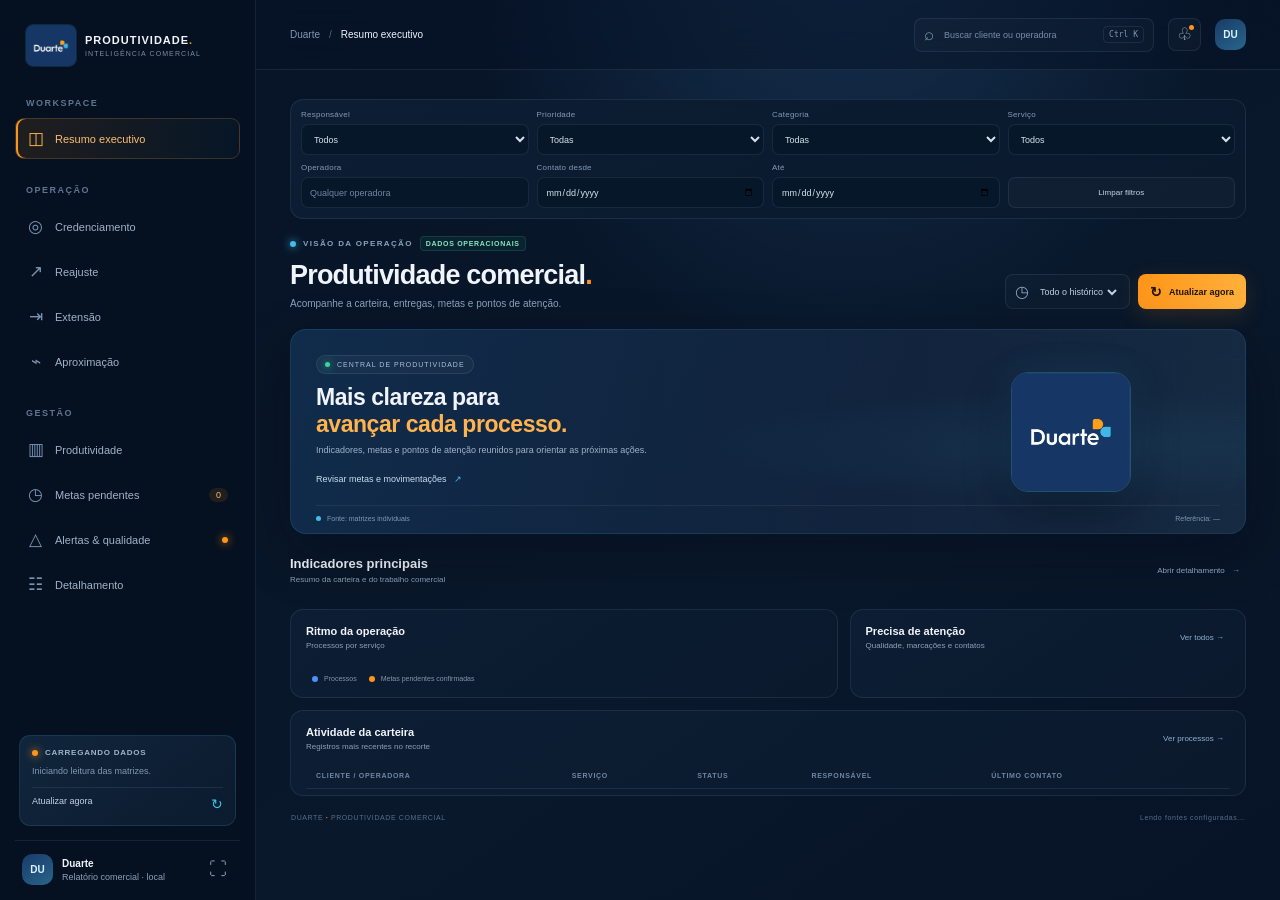
==== index.html @ f0a0cc1a "atualização geral" ====
<!doctype html>
<html lang="pt-BR">
<head>
  <meta charset="utf-8"><meta name="viewport" content="width=device-width,initial-scale=1">
  <meta name="theme-color" content="#071326"><meta name="description" content="Painel local de produtividade comercial Duarte">
  <title>Duarte · Produtividade Comercial</title><link rel="stylesheet" href="assets/styles.css"><link rel="stylesheet" href="assets/app.css">
</head>
<body>
<div class="app-shell">
  <aside class="sidebar" id="sidebar">
    <a class="brand" href="#resumo" aria-label="Duarte, início"><img class="brand-logo" src="assets/brand-logo.png" alt="Duarte"><span><strong>PRODUTIVIDADE<span>.</span></strong><small>INTELIGÊNCIA COMERCIAL</small></span></a>
    <div class="side-caption">WORKSPACE</div>
    <nav class="nav-list" aria-label="Navegação principal">
      <button class="nav-item active" data-view="resumo"><span class="nav-icon">◫</span>Resumo executivo</button>
      <div class="nav-caption">OPERAÇÃO</div>
      <button class="nav-item" data-view="credenciamento"><span class="nav-icon">◎</span>Credenciamento</button>
      <button class="nav-item" data-view="reajuste"><span class="nav-icon">↗</span>Reajuste</button>
      <button class="nav-item" data-view="extensao"><span class="nav-icon">⇥</span>Extensão</button>
      <button class="nav-item" data-view="aproximacao"><span class="nav-icon">⌁</span>Aproximação</button>
      <div class="nav-caption">GESTÃO</div>
      <button class="nav-item" data-view="produtividade"><span class="nav-icon">▥</span>Produtividade</button>
      <button class="nav-item" data-view="pendentes"><span class="nav-icon">◷</span>Metas pendentes <span class="nav-count" id="pendingNav">0</span></button>
      <button class="nav-item" data-view="alertas"><span class="nav-icon">△</span>Alertas &amp; qualidade <span class="nav-dot"></span></button>
      <button class="nav-item" data-view="processos"><span class="nav-icon">☷</span>Detalhamento</button>
    </nav>
    <div class="sidebar-bottom">
      <div class="source-card"><div class="source-card-top"><span class="status-lamp" id="connectionLamp"></span><span id="sourceMode">CARREGANDO DADOS</span></div><p id="sourceUpdated">Iniciando leitura das matrizes.</p><button class="source-action" data-action="refresh">Atualizar agora <span>↻</span></button></div>
      <div class="profile"><div class="profile-avatar">DU</div><div><b>Duarte</b><small>Relatório comercial · local</small></div><button class="profile-more" id="fullscreen" title="Tela cheia">⛶</button></div>
    </div>
  </aside>
  <main class="main-area">
    <header class="topbar"><div class="top-left"><button id="menuToggle" class="icon-button menu-toggle" aria-label="Abrir menu">☰</button><div class="breadcrumbs"><span>Duarte</span><i>/</i><b id="crumb">Resumo executivo</b></div></div>
      <div class="top-right"><label class="global-search"><span>⌕</span><input id="globalSearch" placeholder="Buscar cliente ou operadora" autocomplete="off"><kbd>Ctrl K</kbd></label><button class="icon-button notification" id="alertsButton" title="Alertas">♧<i></i></button><div class="top-avatar">DU</div></div>
    </header>
    <div class="content-wrap">
      <div class="global-filterbar panel" id="globalFilters">
        <label>Responsável<select id="filterOwner"><option value="">Todos</option></select></label>
        <label>Prioridade<select id="filterPriority"><option value="">Todas</option></select></label>
        <label>Categoria<select id="filterCategory"><option value="">Todas</option></select></label>
        <label>Serviço<select id="filterService"><option value="">Todos</option></select></label>
        <label>Operadora<input id="filterOperator" placeholder="Qualquer operadora"></label>
        <label>Contato desde<input id="filterFrom" type="date"></label>
        <label>Até<input id="filterTo" type="date"></label>
        <button class="outline-button" id="clearFilters">Limpar filtros</button>
      </div>
      <div class="view-panel active" id="view-resumo">
        <div class="page-heading"><div><div class="eyebrow"><span class="pulse-dot"></span> VISÃO DA OPERAÇÃO <span class="demo-chip live-chip">DADOS OPERACIONAIS</span></div><h1>Produtividade comercial<span class="orange">.</span></h1><p>Acompanhe a carteira, entregas, metas e pontos de atenção.</p></div><div class="heading-actions"><label class="date-control"><span>◷</span><select id="periodFilter" aria-label="Período"><option value="all">Todo o histórico</option><option value="30">Últimos 30 dias</option><option value="7">Últimos 7 dias</option><option value="90">Últimos 90 dias</option></select></label><button class="button button-primary" data-action="refresh"><span>↻</span> Atualizar agora</button></div></div>
        <section class="hero-banner"><div class="hero-grid"></div><div class="hero-copy"><span class="hero-label"><i></i> CENTRAL DE PRODUTIVIDADE</span><h2>Mais clareza para<br><span>avançar cada processo.</span></h2><p>Indicadores, metas e pontos de atenção reunidos para orientar as próximas ações.</p><button class="hero-link" data-view="pendentes">Revisar metas e movimentações <span>↗</span></button></div><div class="hero-art"><img src="assets/brand-logo.png" alt="Duarte"></div><div class="hero-foot"><span><i></i> Fonte: matrizes individuais</span><span id="referenceDate">Referência: —</span></div></section>
        <div class="section-head"><div><h2>Indicadores principais</h2><p id="summaryCaption">Resumo da carteira e do trabalho comercial</p></div><button class="quiet-link" data-view="processos">Abrir detalhamento <span>→</span></button></div>
        <section class="kpi-grid" id="kpiGrid"></section>
        <section class="overview-grid"><article class="panel trend-panel"><div class="panel-heading"><div><h3>Ritmo da operação</h3><p>Processos por serviço</p></div></div><div class="service-bars" id="serviceBars"></div><div class="chart-foot"><span class="legend-dot blue"></span> Processos <span class="legend-dot orange"></span> Metas pendentes confirmadas</div></article>
          <article class="panel attention-panel"><div class="panel-heading"><div><h3>Precisa de atenção</h3><p>Qualidade, marcações e contatos</p></div><button class="text-link" data-view="alertas">Ver todos →</button></div><div id="attentionList" class="attention-list"></div></article></section>
        <section class="panel recent-panel"><div class="panel-heading"><div><h3>Atividade da carteira</h3><p>Registros mais recentes no recorte</p></div><button class="text-link" data-view="processos">Ver processos →</button></div><div class="table-scroll"><table class="data-table"><thead><tr><th>CLIENTE / OPERADORA</th><th>SERVIÇO</th><th>STATUS</th><th>RESPONSÁVEL</th><th>ÚLTIMO CONTATO</th><th></th></tr></thead><tbody id="recentRows"></tbody></table></div></section>
      </div>
      <div class="view-panel" id="view-credenciamento"></div><div class="view-panel" id="view-reajuste"></div><div class="view-panel" id="view-extensao"></div><div class="view-panel" id="view-aproximacao"></div><div class="view-panel" id="view-produtividade"></div><div class="view-panel" id="view-pendentes"></div><div class="view-panel" id="view-alertas"></div><div class="view-panel" id="view-processos"></div>
      <footer class="page-footer"><span>DUARTE <b>·</b> PRODUTIVIDADE COMERCIAL</span><span id="footerUpdated">Lendo fontes configuradas…</span></footer>
    </div>
  </main>
</div>
<div class="mobile-scrim" id="scrim"></div><div class="toast" id="toast" role="status" aria-live="polite"></div>
<script src="assets/data-service.js"></script><script src="assets/app.js"></script>
</body>
</html>
---- assets/styles.css ----
:root{--bg:#071326;--bg-2:#0a192d;--panel:#0d1d33;--panel-hi:#10243c;--line:rgba(165,190,224,.11);--text:#f1f5fb;--muted:#8da1bb;--muted2:#667e9a;--orange:#ff9418;--orange-soft:#ffb34e;--cyan:#40bde8;--blue:#4c91ff;--green:#39d59c;--red:#ff6c7c;--radius:15px;--shadow:0 18px 55px #02081355;--ease:cubic-bezier(.2,.75,.25,1)}*{box-sizing:border-box}html{scroll-behavior:smooth}body{margin:0;background:radial-gradient(ellipse at 66% -12%,#173455 0,transparent 33%),linear-gradient(145deg,#071326,#09182b 62%,#071326);background-attachment:fixed;color:var(--text);font-family:'Segoe UI',Arial,sans-serif;min-height:100vh}button,input,select{font:inherit}button{color:inherit;cursor:pointer}.app-shell{min-height:100vh}.sidebar{position:fixed;inset:0 auto 0 0;width:256px;padding:24px 15px 15px;background:rgba(6,17,33,.96);border-right:1px solid var(--line);z-index:20;display:flex;flex-direction:column;backdrop-filter:blur(18px)}.brand{display:flex;gap:11px;align-items:center;padding:0 10px 31px;color:inherit;text-decoration:none}.brand-mark{width:39px;height:39px;position:relative;display:grid;place-items:center;border-radius:13px;background:linear-gradient(145deg,#214c77,#17365c);border:1px solid #40bde84d;box-shadow:0 8px 25px #40bde81c}.brand-mark b{font:700 20px 'Segoe UI',Arial,sans-serif;color:white;position:relative;z-index:2}.brand-mark i,.brand-mark em{position:absolute;width:10px;height:10px;border-radius:50%;right:4px;top:5px;background:var(--orange)}.brand-mark em{width:8px;height:8px;right:8px;top:auto;bottom:4px;background:var(--cyan)}.brand strong{display:block;letter-spacing:1.5px;font:700 15px 'Segoe UI',Arial,sans-serif}.brand strong span{color:var(--orange)}.brand small{display:block;margin-top:4px;color:#7890ac;font-size:8px;letter-spacing:1.55px}.side-caption,.nav-caption{font-size:9px;letter-spacing:1.5px;font-weight:700;color:#5e7591;padding:0 11px 10px}.nav-list{display:flex;flex-direction:column;gap:4px}.nav-item{height:41px;display:flex;align-items:center;gap:11px;text-align:left;padding:0 11px;border-radius:9px;border:1px solid transparent;background:transparent;color:#a0b2c9;font-size:11px;transition:.22s}.nav-item:hover{color:#fff;background:#ffffff08;transform:translateX(2px)}.nav-item.active{background:linear-gradient(100deg,#ff94181c,#40bde809);border-color:#ffac4530;color:#ffbd70;box-shadow:inset 2px 0 var(--orange)}.nav-icon{width:17px;text-align:center;font-size:17px;color:#7994b2}.nav-item.active .nav-icon{color:var(--orange-soft)}.nav-caption{padding-top:22px;padding-bottom:7px}.nav-count{margin-left:auto;padding:2px 7px;background:#ff94181c;color:#ffbb69;border-radius:10px;font-size:9px}.nav-dot{margin-left:auto;width:6px;height:6px;background:var(--orange);border-radius:50%;box-shadow:0 0 10px #ff9418}.sidebar-bottom{margin-top:auto}.source-card{margin:0 4px 14px;padding:12px;border:1px solid #40bde825;border-radius:11px;background:linear-gradient(140deg,#10253c,#0c1b2e)}.source-card-top{display:flex;align-items:center;gap:7px;font-size:8px;letter-spacing:.75px;font-weight:700;color:#9fb4cd}.status-lamp{width:6px;height:6px;border-radius:50%;background:var(--orange);box-shadow:0 0 9px #ff9418}.source-card p{color:#8298b2;font-size:9px;line-height:1.5;margin:8px 0}.source-action{width:100%;padding:8px 0 1px;border:0;border-top:1px solid var(--line);background:transparent;text-align:left;color:#c2d3e6;font-size:9px}.source-action span{float:right;color:var(--cyan);font-size:14px}.profile{border-top:1px solid var(--line);padding:13px 7px 0;display:flex;align-items:center;gap:9px}.profile-avatar,.top-avatar{width:31px;height:31px;border-radius:10px;display:grid;place-items:center;background:linear-gradient(145deg,#193b68,#28658c);color:#d9f3ff;font-size:10px;font-weight:700}.profile b{display:block;font-size:10px}.profile small{display:block;color:var(--muted);font-size:9px;margin-top:3px}.profile-more{margin-left:auto;background:none;border:0;color:#7e92aa;font-size:18px}.main-area{margin-left:256px;min-height:100vh}.topbar{height:70px;padding:0 34px;display:flex;align-items:center;justify-content:space-between;border-bottom:1px solid var(--line);background:#07132682;backdrop-filter:blur(18px);position:sticky;top:0;z-index:10}.top-left,.top-right{display:flex;align-items:center;gap:14px}.breadcrumbs{font-size:10px;color:#8297b1}.breadcrumbs i{font-style:normal;color:#506782;margin:0 9px}.breadcrumbs b{font-weight:500;color:#edf4fc}.global-search{height:34px;width:240px;display:flex;align-items:center;gap:8px;padding:0 9px;border:1px solid var(--line);border-radius:8px;background:#ffffff05;color:#7891ad}.global-search>span{font-size:17px}.global-search input{min-width:0;flex:1;background:none;border:0;outline:0;color:#e9f1fb;font-size:9px}.global-search input::placeholder{color:#778da8}.global-search kbd{font-size:8px;padding:3px 5px;border:1px solid var(--line);border-radius:4px;color:#8195ad}.icon-button{width:33px;height:33px;border-radius:8px;border:1px solid var(--line);background:#ffffff06;color:#a8bbd0;display:grid;place-items:center}.icon-button:hover{border-color:#40bde866;color:white;background:#40bde811}.notification{position:relative;font-size:17px}.notification i{position:absolute;width:5px;height:5px;right:6px;top:6px;border-radius:50%;background:var(--orange)}.menu-toggle{display:none}.content-wrap{max-width:1520px;margin:0 auto;padding:29px 34px 22px}.page-heading{display:flex;justify-content:space-between;gap:15px;align-items:flex-end;margin-bottom:20px}.eyebrow{display:flex;align-items:center;gap:7px;color:#8aa1bd;font-size:8px;font-weight:700;letter-spacing:1.35px;margin-bottom:9px}.pulse-dot{width:6px;height:6px;border-radius:50%;background:var(--cyan);box-shadow:0 0 9px var(--cyan)}.demo-chip{color:#ffbc71;background:#ff941812;border:1px solid #ff941824;border-radius:4px;padding:3px 5px;font-size:7px;letter-spacing:.7px}.page-heading h1{font:600 27px 'Segoe UI',Arial,sans-serif;letter-spacing:-.8px;margin:0}.orange{color:var(--orange)}.page-heading p{color:var(--muted);font-size:10px;margin:7px 0 0}.heading-actions{display:flex;align-items:center;gap:8px}.date-control{height:35px;display:flex;align-items:center;gap:7px;padding:0 9px;border:1px solid var(--line);border-radius:8px;background:#ffffff05;color:#8da2ba}.date-control select{border:0;outline:0;background:transparent;color:#c4d2e2;font-size:9px}.date-control option,.filter-select option{background:#0d1d33;color:#fff}.button{height:35px;border:0;border-radius:8px;padding:0 12px;display:inline-flex;align-items:center;justify-content:center;gap:7px;font-size:9px;font-weight:700;transition:.2s}.button-primary{color:#211608;background:linear-gradient(110deg,#ff9418,#ffb23d);box-shadow:0 7px 22px #ff941825}.button:hover{transform:translateY(-2px);filter:brightness(1.07)}.button-primary span{font-size:14px}.hero-banner{position:relative;overflow:hidden;min-height:195px;border:1px solid #4b8abb30;border-radius:16px;background:linear-gradient(105deg,#102c4b,#11213a 63%,#14243b);padding:23px 25px 38px;margin-bottom:22px;box-shadow:var(--shadow)}.hero-banner:after{position:absolute;inset:0;content:"";pointer-events:none;background:radial-gradient(ellipse at 83% 57%,#40bde814,transparent 34%),linear-gradient(90deg,transparent 35%,#40bde80a)}.hero-grid{position:absolute;right:0;top:0;width:56%;height:100%;opacity:.2;background-image:linear-gradient(#83b9ff15 1px,transparent 1px),linear-gradient(90deg,#83b9ff15 1px,transparent 1px);background-size:29px 29px;mask-image:linear-gradient(90deg,transparent,#000)}.hero-copy{position:relative;z-index:2;max-width:440px}.hero-label{display:inline-flex;align-items:center;gap:7px;padding:5px 8px;border:1px solid #ffffff16;border-radius:20px;background:#ffffff08;font-size:7px;letter-spacing:1px;color:#aac0d8}.hero-label i{width:5px;height:5px;border-radius:50%;background:var(--green);box-shadow:0 0 8px var(--green)}.hero-copy h2{font:600 23px 'Segoe UI',Arial,sans-serif;letter-spacing:-.45px;line-height:1.16;margin:10px 0 6px}.hero-copy h2 span{color:var(--orange-soft)}.hero-copy p{max-width:370px;color:#9fb3c9;font-size:9px;line-height:1.6;margin:0 0 10px}.hero-link{padding:0;border:0;background:none;color:#c9deef;font-size:9px}.hero-link span{margin-left:5px;color:var(--cyan)}.hero-link:hover{color:white}.hero-art{position:absolute;right:13%;top:50%;width:155px;height:155px;transform:translateY(-50%);z-index:1}.orbit{position:absolute;border:1px solid #40bde82e;border-radius:50%;inset:12px}.orbit-one{transform:rotateX(66deg) rotate(25deg)}.orbit-two{inset:1px;transform:rotateY(65deg) rotateX(62deg);border-color:#ffab3830}.orbit-three{inset:26px;transform:rotate(45deg);border-color:#7dbbff20}.orbit-core{position:absolute;width:58px;height:58px;left:50%;top:50%;transform:translate(-50%,-50%);border-radius:19px;display:grid;place-items:center;background:linear-gradient(145deg,#ffad38,#e96b0b);box-shadow:0 0 42px #ff941844,0 0 65px #40bde814;font:700 14px 'Segoe UI',Arial,sans-serif;color:#fff}.orbit-dot{position:absolute;width:7px;height:7px;border-radius:50%;box-shadow:0 0 12px currentColor}.dot-orange{right:20px;top:20px;background:var(--orange);color:var(--orange)}.dot-cyan{left:20px;bottom:28px;background:var(--cyan);color:var(--cyan)}.dot-blue{right:29px;bottom:8px;background:var(--blue);color:var(--blue)}.hero-foot{position:absolute;left:25px;right:25px;bottom:11px;z-index:2;display:flex;justify-content:space-between;padding-top:9px;border-top:1px solid #ffffff10;font-size:7px;color:#7f98b4}.hero-foot span:first-child{display:flex;align-items:center;gap:6px}.hero-foot i{width:5px;height:5px;border-radius:50%;background:var(--cyan)}.section-head,.panel-heading{display:flex;align-items:center;justify-content:space-between;gap:12px}.section-head{margin-bottom:11px}.section-head h2{font:600 13px 'Segoe UI',Arial,sans-serif;margin:0}.section-head p,.panel-heading p{color:var(--muted);font-size:8px;margin:4px 0 0}.quiet-link,.text-link{border:0;background:none;color:#90b1d0;font-size:8px}.quiet-link span{color:var(--cyan);margin-left:5px}.quiet-link:hover,.text-link:hover{color:white}.kpi-grid{display:grid;grid-template-columns:repeat(4,minmax(0,1fr));gap:10px;margin-bottom:14px}.kpi-card{min-height:105px;border:1px solid var(--line);border-radius:12px;padding:12px 13px;background:linear-gradient(145deg,#0d1d33,#0a192c);transition:.2s;position:relative;overflow:hidden}.kpi-card:hover{border-color:#40bde83b;transform:translateY(-2px);box-shadow:0 11px 28px #02091448}.kpi-top{display:flex;align-items:center;justify-content:space-between;color:#92a6bf;font-size:8px}.kpi-icon{width:26px;height:26px;display:grid;place-items:center;border-radius:8px;color:var(--blue);background:#3183ff16;font-size:13px}.kpi-icon.orange{color:var(--orange-soft);background:#ff941816}.kpi-icon.green{color:#55dfaa;background:#31d19a15}.kpi-icon.cyan{color:#64dcfa;background:#40bde816}.kpi-value{font:600 22px 'Segoe UI',Arial,sans-serif;margin:9px 0 2px}.kpi-foot{font-size:7px;color:#7189a4}.kpi-foot .up{color:var(--green)}.overview-grid{display:grid;grid-template-columns:1.16fr .84fr;gap:12px;margin-bottom:12px}.panel{min-width:0;border:1px solid var(--line);border-radius:13px;padding:15px;background:linear-gradient(145deg,#0d1d33,#0a192c)}.panel-heading{margin-bottom:12px}.panel-heading h3{font:600 11px 'Segoe UI',Arial,sans-serif;margin:0}.panel-menu{color:#7890ab;letter-spacing:1px}.service-bars{display:flex;flex-direction:column;gap:10px}.bar-row{display:grid;grid-template-columns:94px 1fr 48px;gap:9px;align-items:center}.bar-name{color:#a7b7ca;font-size:8px}.bar-track{height:7px;border-radius:8px;background:#ffffff0a;overflow:hidden;display:flex}.bar-main{height:100%;background:linear-gradient(90deg,#2874ed,#56b4ff);border-radius:8px}.bar-pending{height:100%;background:var(--orange);opacity:.9}.bar-number{text-align:right;color:#d6e2ef;font:500 9px 'Segoe UI',Arial,sans-serif}.chart-foot{display:flex;align-items:center;gap:6px;margin-top:13px;color:#8196ae;font-size:7px}.legend-dot{width:6px;height:6px;border-radius:50%;display:inline-block;margin-left:6px}.legend-dot.blue{background:var(--blue)}.legend-dot.orange{background:var(--orange)}.attention-list{display:flex;flex-direction:column}.attention-row{display:flex;align-items:center;gap:9px;padding:9px 0;border-top:1px solid #ffffff09}.attention-row:first-child{border:0;padding-top:2px}.attention-icon{width:26px;height:26px;border-radius:8px;background:#ff941816;color:#ffb35a;display:grid;place-items:center;font-size:11px;flex:0 0 26px}.attention-icon.blue{background:#3183ff16;color:#7ab2ff}.attention-icon.cyan{background:#40bde816;color:#69daf5}.attention-copy{flex:1;min-width:0}.attention-copy b{font-size:8px;display:block;color:#dce7f4}.attention-copy small{display:block;font-size:7px;color:#758ca6;margin-top:3px}.attention-count{font:600 11px 'Segoe UI',Arial,sans-serif;color:#ffba68}.recent-panel{padding-bottom:6px}.table-scroll{width:100%;overflow-x:auto}.data-table{width:100%;border-collapse:collapse;white-space:nowrap}.data-table th{text-align:left;padding:9px 10px;border-bottom:1px solid var(--line);font-size:7px;letter-spacing:.7px;color:#7086a1;font-weight:700}.data-table td{padding:10px;border-bottom:1px solid #ffffff09;font-size:8px;color:#b9c8d9}.data-table tbody tr{transition:background .15s}.data-table tbody tr:hover{background:#40bde80a}.client-cell b{font-size:8px;color:#eaf1f9;display:block}.client-cell small{font-size:7px;color:#748aa4;display:block;margin-top:3px}.status-pill,.service-pill{display:inline-flex;align-items:center;gap:5px;padding:4px 7px;border-radius:5px;background:#3183ff13;color:#8dbbff;font-size:7px}.status-pill::before{content:"";width:4px;height:4px;border-radius:50%;background:currentColor}.status-pill.warn{color:#ffc176;background:#ff941816}.status-pill.good{color:#69dfb1;background:#31d19a14}.status-pill.neutral{color:#9cacc0;background:#ffffff0b}.service-pill{background:#40bde80c;color:#79d7f1}.row-arrow{border:0;background:none;color:#7188a3}.page-footer{display:flex;justify-content:space-between;padding:18px 1px 0;color:#576e88;font-size:7px;letter-spacing:.6px}.page-footer b{color:var(--orange)}.view-panel{display:none;animation:fadein .3s ease}.view-panel.active{display:block}.module-banner{display:flex;justify-content:space-between;align-items:flex-start;margin-bottom:15px}.module-banner h1{font:600 26px 'Segoe UI',Arial,sans-serif;letter-spacing:-.7px;margin:0}.module-banner p{font-size:9px;color:var(--muted);margin:6px 0 0}.module-kpis{display:grid;grid-template-columns:repeat(4,1fr);gap:10px;margin-bottom:13px}.module-content-grid{display:grid;grid-template-columns:1fr 1fr;gap:12px;margin-bottom:12px}.detail-toolbar{display:flex;flex-wrap:wrap;gap:7px;align-items:center;padding:11px;margin-bottom:10px;border:1px solid var(--line);border-radius:11px;background:#0c1b2f}.filter-search,.filter-select{height:31px;min-width:120px;padding:0 9px;border:1px solid var(--line);border-radius:7px;background:#07172a;color:#cad6e5;font-size:8px;outline:0}.filter-search{flex:1;min-width:190px}.filter-search::placeholder{color:#7187a0}.filter-select:focus,.filter-search:focus{border-color:#40bde86b;box-shadow:0 0 0 3px #40bde813}.outline-button{height:31px;padding:0 10px;border:1px solid var(--line);border-radius:7px;background:#ffffff06;color:#c7d6e5;font-size:8px}.outline-button:hover{border-color:#40bde866}.table-panel{padding:0;overflow:hidden}.table-panel .panel-heading{padding:14px 15px 0}.table-panel .table-scroll{padding-bottom:3px}.large-table th{padding:10px 12px}.large-table td{padding:11px 12px}.empty-note{padding:15px;border:1px dashed #ffffff20;border-radius:9px;color:#8da1bb;font-size:9px;line-height:1.6;background:#ffffff03}.target-card{display:flex;align-items:center;gap:12px}.target-donut{width:70px;height:70px;border-radius:50%;background:conic-gradient(var(--cyan) 0 68%,#ffffff10 68% 100%);display:grid;place-items:center;position:relative;flex:0 0 70px}.target-donut:after{content:"";position:absolute;inset:7px;border-radius:50%;background:#0c1b2f}.target-donut b{z-index:1;font:600 13px 'Segoe UI',Arial,sans-serif}.target-copy b{display:block;font-size:10px}.target-copy small{display:block;color:var(--muted);font-size:8px;margin-top:4px;line-height:1.5}.tag{padding:4px 7px;border-radius:5px;background:#ffffff09;color:#a5b7cb;font-size:7px}.tag.orange{color:#ffc176;background:#ff941815}.tag.green{color:#6bdfb4;background:#31d19a15}.owner-bars{display:flex;flex-direction:column;gap:12px}.owner-row{display:grid;grid-template-columns:78px 1fr 34px;align-items:center;gap:9px;font-size:8px;color:#aebdd0}.owner-track{height:7px;border-radius:8px;background:#ffffff0b;overflow:hidden}.owner-fill{height:100%;border-radius:8px;background:linear-gradient(90deg,#2874ed,#40bde8)}.owner-val{text-align:right;color:#dce7f3}.warning-box{display:flex;gap:10px;padding:12px;border:1px solid #ffad382c;border-radius:10px;background:#ff94180a;color:#b9c9da;font-size:8px;line-height:1.6}.warning-box b{color:#ffbf77}.warning-box .warning-symbol{color:var(--orange);font-size:15px}.quality-card{display:flex;gap:10px;align-items:center;padding:11px 0;border-top:1px solid #ffffff0a}.quality-card:first-child{border-top:0}.quality-n{width:30px;height:30px;border-radius:9px;background:#ff941816;color:#ffb968;display:grid;place-items:center;font:600 11px 'Segoe UI',Arial,sans-serif}.quality-text b{font-size:8px;display:block}.quality-text small{font-size:7px;color:#8297ae;display:block;margin-top:3px}.mobile-scrim{display:none}.toast{position:fixed;right:20px;bottom:18px;z-index:40;max-width:min(390px,calc(100vw - 30px));padding:11px 14px;border:1px solid #40bde84a;border-radius:9px;background:#112943;color:#e0ecf8;font-size:9px;box-shadow:var(--shadow);opacity:0;transform:translateY(8px);transition:.2s;pointer-events:none}.toast.show{opacity:1;transform:translateY(0)}@keyframes fadein{from{opacity:0;transform:translateY(5px)}to{opacity:1;transform:none}}@media(max-width:1120px){.content-wrap{padding:25px 23px}.topbar{padding:0 23px}.sidebar{width:232px}.main-area{margin-left:232px}.kpi-grid{grid-template-columns:repeat(2,1fr)}.hero-art{right:7%}}@media(max-width:760px){.sidebar{width:260px;transform:translateX(-102%);transition:transform .25s var(--ease);box-shadow:18px 0 55px #0008}.sidebar.open{transform:translateX(0)}.main-area{margin-left:0}.topbar{height:59px;padding:0 14px}.menu-toggle{display:grid}.breadcrumbs{font-size:9px}.top-right{gap:7px}.global-search{width:34px;padding:0;justify-content:center;background:transparent;border:0}.global-search input,.global-search kbd{display:none}.global-search>span{font-size:19px}.content-wrap{padding:20px 14px 28px}.page-heading{align-items:flex-start;flex-direction:column}.heading-actions{width:100%;justify-content:space-between}.hero-banner{min-height:207px;padding:18px 17px 40px}.hero-copy{max-width:75%}.hero-copy h2{font-size:21px}.hero-copy p{font-size:8px}.hero-art{right:-20px;opacity:.58;transform:translateY(-50%) scale(.8)}.hero-foot{left:17px;right:17px}.hero-foot span:last-child{max-width:52%;text-align:right}.overview-grid,.module-content-grid{grid-template-columns:1fr}.module-kpis{grid-template-columns:repeat(2,1fr)}.kpi-card{min-height:94px}.section-head h2{font-size:12px}.page-footer{gap:10px;line-height:1.6}.mobile-scrim.show{display:block;position:fixed;inset:0;z-index:19;background:#02071199}.detail-toolbar{gap:6px}.filter-search{min-width:100%;flex-basis:100%}.filter-select{flex:1;min-width:calc(50% - 5px)}.module-banner h1{font-size:23px}.panel{padding:13px}.bar-row{grid-template-columns:84px 1fr 38px}.mobile-scrim{transition:opacity .2s}}@media(max-width:420px){.kpi-grid{gap:7px}.kpi-card{padding:10px}.kpi-value{font-size:19px}.kpi-top{font-size:7px}.date-control{flex:1}.date-control select{font-size:8px}.button{padding:0 9px;font-size:8px}.hero-copy{width:100%;max-width:100%}.quiet-link{font-size:7px}.page-footer{flex-direction:column}.bar-row{grid-template-columns:76px 1fr 34px}}@media(prefers-reduced-motion:reduce){*,*::before,*::after{scroll-behavior:auto!important;transition-duration:.01ms!important;animation-duration:.01ms!important;animation-iteration-count:1!important}}
html,body{background-color:#071326}
@media(max-width:760px){.hero-banner{min-height:225px;overflow:visible}.hero-banner:after,.hero-grid{border-radius:inherit}.hero-copy{width:100%;max-width:100%}.hero-art{display:none}.recent-panel .data-table thead{display:none}.recent-panel .data-table,.recent-panel .data-table tbody{display:block;width:100%}.recent-panel .data-table tbody tr{display:grid;grid-template-columns:1fr 1fr;gap:0 8px;padding:6px 2px;border-bottom:1px solid #ffffff0b}.recent-panel .data-table tbody td{display:block;white-space:normal;padding:5px 7px;border:0}.recent-panel .data-table tbody td:first-child{grid-column:1/-1}.recent-panel .data-table tbody td:last-child{display:none}.large-table thead{display:none}.large-table,.large-table tbody{display:block;width:100%}.large-table tbody tr{display:grid;grid-template-columns:1fr 1fr;gap:0 8px;padding:7px 2px;border-bottom:1px solid #ffffff10}.large-table tbody td{display:block;white-space:normal;padding:5px 8px;border:0}.large-table tbody td:first-child{grid-column:1/-1}.large-table tbody td:nth-child(3),.large-table tbody td:nth-child(4),.large-table tbody td:nth-child(7),.large-table tbody td:nth-child(8){display:none}}
---- assets/app.css ----
/* Complementos da interface operacional Duarte. */
.brand{gap:8px}.brand-logo{width:52px;height:43px;object-fit:cover;object-position:center;flex:0 0 52px;border-radius:8px;border:1px solid #40bde825}.brand strong{font-size:11px;letter-spacing:1px}.brand small{font-size:7px;letter-spacing:1.1px}.live-chip{color:#85e7bd;background:#31d19a12;border-color:#31d19a2b}.hero-art{width:120px;height:120px;right:12%;border-radius:17px;overflow:hidden;box-shadow:0 20px 45px #02081366,0 0 35px #40bde81d;border:1px solid #40bde844}.hero-art img{width:100%;height:100%;display:block;object-fit:cover}.global-filterbar{display:grid;grid-template-columns:repeat(4,minmax(110px,1fr));gap:8px;align-items:end;margin:0 0 17px;padding:10px}.global-filterbar label,.goal-form label{display:grid;gap:5px;color:#849bb4;font-size:8px;letter-spacing:.25px}.global-filterbar input,.global-filterbar select,.goal-form input{height:31px;min-width:0;width:100%;padding:0 8px;border:1px solid var(--line);border-radius:7px;background:#07172a;color:#d6e1ee;font-size:9px;outline:0}.global-filterbar input:focus,.global-filterbar select:focus,.goal-form input:focus{border-color:#40bde86b;box-shadow:0 0 0 3px #40bde813}.global-filterbar input::placeholder{color:#7086a0}.global-filterbar option{background:#0d1d33}.global-filterbar .outline-button{height:31px}.target-donut{background:conic-gradient(var(--cyan) 0 var(--target-pct,0%),#ffffff10 var(--target-pct,0%) 100%)}.goal-form{display:grid;grid-template-columns:1fr 1fr auto;gap:7px;align-items:end;margin-top:15px;padding-top:12px;border-top:1px solid var(--line)}.goal-form small{grid-column:1/-1;color:#748aa4;font-size:7px;line-height:1.5}.goal-form .outline-button{height:31px}.marker-select{max-width:120px;height:26px;padding:0 6px;border:1px solid #ff941844;border-radius:6px;background:#211a11;color:#ffc176;font-size:8px}.is-loading .status-lamp{animation:pulse 1s infinite}.global-filterbar{position:relative}.global-filterbar label:nth-child(5){grid-column:auto}.global-filterbar #clearFilters{align-self:end}.hero-banner{min-height:205px}.empty-note{white-space:normal}.quality-card .quality-text{min-width:0;flex:1}.quality-card .quality-text small{line-height:1.5}.data-table td{max-width:330px;white-space:normal;line-height:1.45}.large-table{min-width:1120px}.large-table td{max-width:230px}.large-table .client-cell{min-width:180px}.module-banner .button{flex:0 0 auto}.status-pill{white-space:normal}.source-card p{line-height:1.55}.page-footer{gap:10px;flex-wrap:wrap}.button:disabled{opacity:.6;cursor:wait;transform:none}
@keyframes pulse{50%{opacity:.4}}
@media(max-width:1050px){.global-filterbar{grid-template-columns:repeat(3,minmax(0,1fr))}.hero-art{right:8%}}
@media(max-width:760px){.brand-logo{width:43px;height:40px;flex-basis:43px}.global-filterbar{grid-template-columns:repeat(2,minmax(0,1fr));padding:9px}.global-filterbar label{min-width:0}.global-filterbar label:nth-child(5){grid-column:1/-1}.global-filterbar #clearFilters{grid-column:1/-1}.hero-art{display:block;width:75px;height:75px;right:16px;opacity:.55}.hero-copy{max-width:76%}.goal-form{grid-template-columns:1fr 1fr}.goal-form button{grid-column:1/-1}.large-table{min-width:1120px}.large-table thead{display:table-header-group!important}.large-table,.large-table tbody{display:table!important;width:100%!important}.large-table tbody tr{display:table-row!important}.large-table tbody td{display:table-cell!important;white-space:normal!important;padding:8px!important;max-width:220px}.large-table tbody td:first-child{grid-column:auto!important}.large-table tbody td:nth-child(n){display:table-cell!important}.table-scroll{overflow-x:auto}.module-banner{gap:8px}.module-banner .button{font-size:8px;padding:0 8px}}
@media(max-width:420px){.global-filterbar{grid-template-columns:1fr 1fr}.hero-art{display:none}.hero-copy{max-width:100%}.global-filterbar label:nth-child(5){grid-column:1/-1}}
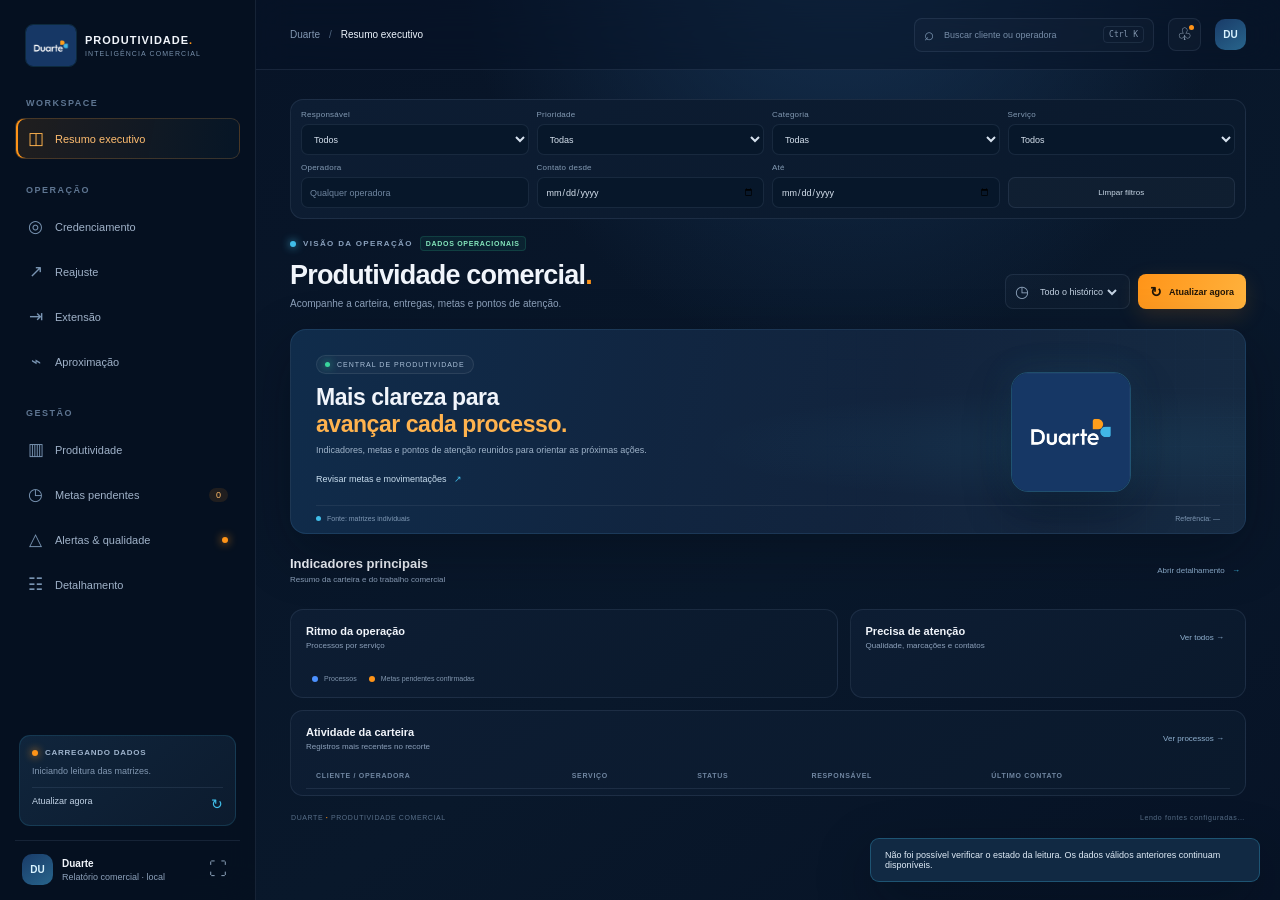
==== commit 9b18f8b8: "atualizado geral" ====
--- a/index.html
+++ b/index.html
@@ -49,7 +49,7 @@
         <div class="section-head"><div><h2>Indicadores principais</h2><p id="summaryCaption">Resumo da carteira e do trabalho comercial</p></div><button class="quiet-link" data-view="processos">Abrir detalhamento <span>→</span></button></div>
         <section class="kpi-grid" id="kpiGrid"></section>
         <section class="overview-grid"><article class="panel trend-panel"><div class="panel-heading"><div><h3>Ritmo da operação</h3><p>Processos por serviço</p></div></div><div class="service-bars" id="serviceBars"></div><div class="chart-foot"><span class="legend-dot blue"></span> Processos <span class="legend-dot orange"></span> Metas pendentes confirmadas</div></article>
-          <article class="panel attention-panel"><div class="panel-heading"><div><h3>Precisa de atenção</h3><p>Qualidade, marcações e contatos</p></div><button class="text-link" data-view="alertas">Ver todos →</button></div><div id="attentionList" class="attention-list"></div></article></section>
+          <article class="panel attention-panel"><div class="panel-heading"><div><h3>Precisa de atenção</h3><p>Qualidade, marcações e contatos</p></div><button class="text-link" data-view="alertas" data-clear-attention="true">Ver todos →</button></div><div id="attentionList" class="attention-list"></div></article></section>
         <section class="panel recent-panel"><div class="panel-heading"><div><h3>Atividade da carteira</h3><p>Registros mais recentes no recorte</p></div><button class="text-link" data-view="processos">Ver processos →</button></div><div class="table-scroll"><table class="data-table"><thead><tr><th>CLIENTE / OPERADORA</th><th>SERVIÇO</th><th>STATUS</th><th>RESPONSÁVEL</th><th>ÚLTIMO CONTATO</th><th></th></tr></thead><tbody id="recentRows"></tbody></table></div></section>
       </div>
       <div class="view-panel" id="view-credenciamento"></div><div class="view-panel" id="view-reajuste"></div><div class="view-panel" id="view-extensao"></div><div class="view-panel" id="view-aproximacao"></div><div class="view-panel" id="view-produtividade"></div><div class="view-panel" id="view-pendentes"></div><div class="view-panel" id="view-alertas"></div><div class="view-panel" id="view-processos"></div>
--- a/assets/app.css
+++ b/assets/app.css
@@ -1,6 +1,8 @@
 /* Complementos da interface operacional Duarte. */
 .brand{gap:8px}.brand-logo{width:52px;height:43px;object-fit:cover;object-position:center;flex:0 0 52px;border-radius:8px;border:1px solid #40bde825}.brand strong{font-size:11px;letter-spacing:1px}.brand small{font-size:7px;letter-spacing:1.1px}.live-chip{color:#85e7bd;background:#31d19a12;border-color:#31d19a2b}.hero-art{width:120px;height:120px;right:12%;border-radius:17px;overflow:hidden;box-shadow:0 20px 45px #02081366,0 0 35px #40bde81d;border:1px solid #40bde844}.hero-art img{width:100%;height:100%;display:block;object-fit:cover}.global-filterbar{display:grid;grid-template-columns:repeat(4,minmax(110px,1fr));gap:8px;align-items:end;margin:0 0 17px;padding:10px}.global-filterbar label,.goal-form label{display:grid;gap:5px;color:#849bb4;font-size:8px;letter-spacing:.25px}.global-filterbar input,.global-filterbar select,.goal-form input{height:31px;min-width:0;width:100%;padding:0 8px;border:1px solid var(--line);border-radius:7px;background:#07172a;color:#d6e1ee;font-size:9px;outline:0}.global-filterbar input:focus,.global-filterbar select:focus,.goal-form input:focus{border-color:#40bde86b;box-shadow:0 0 0 3px #40bde813}.global-filterbar input::placeholder{color:#7086a0}.global-filterbar option{background:#0d1d33}.global-filterbar .outline-button{height:31px}.target-donut{background:conic-gradient(var(--cyan) 0 var(--target-pct,0%),#ffffff10 var(--target-pct,0%) 100%)}.goal-form{display:grid;grid-template-columns:1fr 1fr auto;gap:7px;align-items:end;margin-top:15px;padding-top:12px;border-top:1px solid var(--line)}.goal-form small{grid-column:1/-1;color:#748aa4;font-size:7px;line-height:1.5}.goal-form .outline-button{height:31px}.marker-select{max-width:120px;height:26px;padding:0 6px;border:1px solid #ff941844;border-radius:6px;background:#211a11;color:#ffc176;font-size:8px}.is-loading .status-lamp{animation:pulse 1s infinite}.global-filterbar{position:relative}.global-filterbar label:nth-child(5){grid-column:auto}.global-filterbar #clearFilters{align-self:end}.hero-banner{min-height:205px}.empty-note{white-space:normal}.quality-card .quality-text{min-width:0;flex:1}.quality-card .quality-text small{line-height:1.5}.data-table td{max-width:330px;white-space:normal;line-height:1.45}.large-table{min-width:1120px}.large-table td{max-width:230px}.large-table .client-cell{min-width:180px}.module-banner .button{flex:0 0 auto}.status-pill{white-space:normal}.source-card p{line-height:1.55}.page-footer{gap:10px;flex-wrap:wrap}.button:disabled{opacity:.6;cursor:wait;transform:none}
 @keyframes pulse{50%{opacity:.4}}
+.status-pill.pending-orange{color:#ffc176;background:#ff941826}.status-pill.pending-red{color:#ff8995;background:#ff536d22}
+.attention-row{width:100%;border:0;background:transparent;text-align:left;cursor:pointer;position:relative;padding-right:48px;transition:background .16s,border-color .16s}.attention-row:hover{background:#40bde80a}.attention-row:focus-visible{outline:2px solid #40bde8;outline-offset:2px;border-radius:7px}.attention-open{position:absolute;right:2px;color:#70cbe9;font-size:7px;opacity:0;transition:opacity .16s}.attention-row:hover .attention-open,.attention-row:focus-visible .attention-open{opacity:1}.table-pager{display:flex;align-items:center;justify-content:flex-end;gap:9px;padding:9px 14px;color:#8da1bb;font-size:8px}.table-pager .outline-button{height:27px}.table-pager .outline-button:disabled{opacity:.38;cursor:not-allowed}.quality-filter-banner{display:flex;align-items:center;justify-content:space-between;gap:10px;margin:0 0 12px;padding:10px 13px;border:1px solid #40bde833;border-radius:9px;background:#40bde80a;color:#a9c6d9;font-size:9px}.quality-filter-banner b{color:#d5efff}.quality-filter-banner .outline-button{flex:0 0 auto}.module-kpis{grid-template-columns:repeat(auto-fit,minmax(135px,1fr))}
 @media(max-width:1050px){.global-filterbar{grid-template-columns:repeat(3,minmax(0,1fr))}.hero-art{right:8%}}
 @media(max-width:760px){.brand-logo{width:43px;height:40px;flex-basis:43px}.global-filterbar{grid-template-columns:repeat(2,minmax(0,1fr));padding:9px}.global-filterbar label{min-width:0}.global-filterbar label:nth-child(5){grid-column:1/-1}.global-filterbar #clearFilters{grid-column:1/-1}.hero-art{display:block;width:75px;height:75px;right:16px;opacity:.55}.hero-copy{max-width:76%}.goal-form{grid-template-columns:1fr 1fr}.goal-form button{grid-column:1/-1}.large-table{min-width:1120px}.large-table thead{display:table-header-group!important}.large-table,.large-table tbody{display:table!important;width:100%!important}.large-table tbody tr{display:table-row!important}.large-table tbody td{display:table-cell!important;white-space:normal!important;padding:8px!important;max-width:220px}.large-table tbody td:first-child{grid-column:auto!important}.large-table tbody td:nth-child(n){display:table-cell!important}.table-scroll{overflow-x:auto}.module-banner{gap:8px}.module-banner .button{font-size:8px;padding:0 8px}}
 @media(max-width:420px){.global-filterbar{grid-template-columns:1fr 1fr}.hero-art{display:none}.hero-copy{max-width:100%}.global-filterbar label:nth-child(5){grid-column:1/-1}}
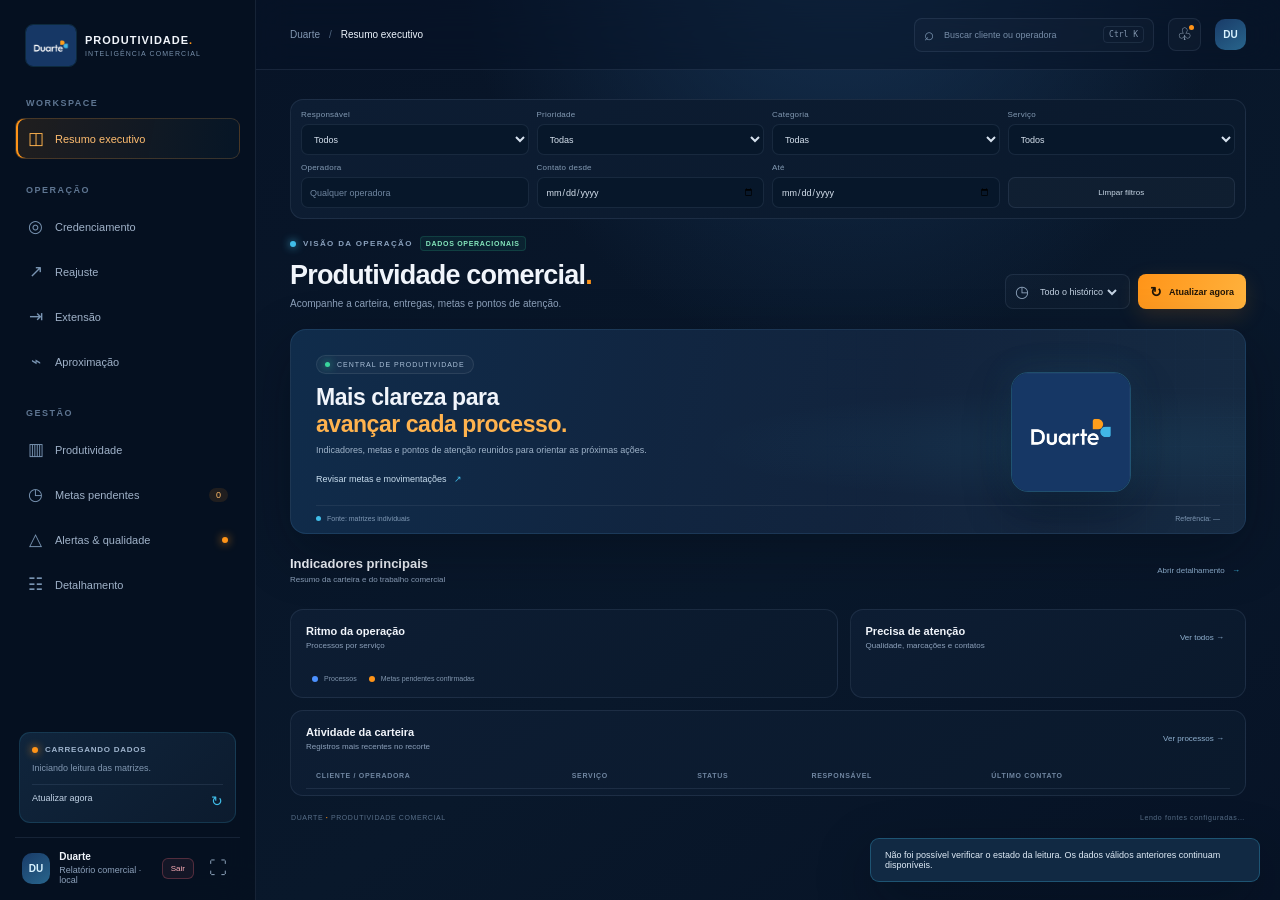
==== commit 1d9219af: "atualização geral" ====
--- a/index.html
+++ b/index.html
@@ -2,7 +2,7 @@
 <html lang="pt-BR">
 <head>
   <meta charset="utf-8"><meta name="viewport" content="width=device-width,initial-scale=1">
-  <meta name="theme-color" content="#071326"><meta name="description" content="Painel local de produtividade comercial Duarte">
+  <meta name="theme-color" content="#071326"><meta name="description" content="Painel protegido de produtividade comercial Duarte">
   <title>Duarte · Produtividade Comercial</title><link rel="stylesheet" href="assets/styles.css"><link rel="stylesheet" href="assets/app.css">
 </head>
 <body>
@@ -25,7 +25,7 @@
     </nav>
     <div class="sidebar-bottom">
       <div class="source-card"><div class="source-card-top"><span class="status-lamp" id="connectionLamp"></span><span id="sourceMode">CARREGANDO DADOS</span></div><p id="sourceUpdated">Iniciando leitura das matrizes.</p><button class="source-action" data-action="refresh">Atualizar agora <span>↻</span></button></div>
-      <div class="profile"><div class="profile-avatar">DU</div><div><b>Duarte</b><small>Relatório comercial · local</small></div><button class="profile-more" id="fullscreen" title="Tela cheia">⛶</button></div>
+      <div class="profile"><div class="profile-avatar">DU</div><div><b>Duarte</b><small>Relatório comercial · local</small></div><button class="profile-logout" id="logoutButton" type="button" title="Encerrar sessão">Sair</button><button class="profile-more" id="fullscreen" title="Tela cheia">⛶</button></div>
     </div>
   </aside>
   <main class="main-area">
--- a/assets/app.css
+++ b/assets/app.css
@@ -1,8 +1,33 @@
 /* Complementos da interface operacional Duarte. */
 .brand{gap:8px}.brand-logo{width:52px;height:43px;object-fit:cover;object-position:center;flex:0 0 52px;border-radius:8px;border:1px solid #40bde825}.brand strong{font-size:11px;letter-spacing:1px}.brand small{font-size:7px;letter-spacing:1.1px}.live-chip{color:#85e7bd;background:#31d19a12;border-color:#31d19a2b}.hero-art{width:120px;height:120px;right:12%;border-radius:17px;overflow:hidden;box-shadow:0 20px 45px #02081366,0 0 35px #40bde81d;border:1px solid #40bde844}.hero-art img{width:100%;height:100%;display:block;object-fit:cover}.global-filterbar{display:grid;grid-template-columns:repeat(4,minmax(110px,1fr));gap:8px;align-items:end;margin:0 0 17px;padding:10px}.global-filterbar label,.goal-form label{display:grid;gap:5px;color:#849bb4;font-size:8px;letter-spacing:.25px}.global-filterbar input,.global-filterbar select,.goal-form input{height:31px;min-width:0;width:100%;padding:0 8px;border:1px solid var(--line);border-radius:7px;background:#07172a;color:#d6e1ee;font-size:9px;outline:0}.global-filterbar input:focus,.global-filterbar select:focus,.goal-form input:focus{border-color:#40bde86b;box-shadow:0 0 0 3px #40bde813}.global-filterbar input::placeholder{color:#7086a0}.global-filterbar option{background:#0d1d33}.global-filterbar .outline-button{height:31px}.target-donut{background:conic-gradient(var(--cyan) 0 var(--target-pct,0%),#ffffff10 var(--target-pct,0%) 100%)}.goal-form{display:grid;grid-template-columns:1fr 1fr auto;gap:7px;align-items:end;margin-top:15px;padding-top:12px;border-top:1px solid var(--line)}.goal-form small{grid-column:1/-1;color:#748aa4;font-size:7px;line-height:1.5}.goal-form .outline-button{height:31px}.marker-select{max-width:120px;height:26px;padding:0 6px;border:1px solid #ff941844;border-radius:6px;background:#211a11;color:#ffc176;font-size:8px}.is-loading .status-lamp{animation:pulse 1s infinite}.global-filterbar{position:relative}.global-filterbar label:nth-child(5){grid-column:auto}.global-filterbar #clearFilters{align-self:end}.hero-banner{min-height:205px}.empty-note{white-space:normal}.quality-card .quality-text{min-width:0;flex:1}.quality-card .quality-text small{line-height:1.5}.data-table td{max-width:330px;white-space:normal;line-height:1.45}.large-table{min-width:1120px}.large-table td{max-width:230px}.large-table .client-cell{min-width:180px}.module-banner .button{flex:0 0 auto}.status-pill{white-space:normal}.source-card p{line-height:1.55}.page-footer{gap:10px;flex-wrap:wrap}.button:disabled{opacity:.6;cursor:wait;transform:none}
 @keyframes pulse{50%{opacity:.4}}
-.status-pill.pending-orange{color:#ffc176;background:#ff941826}.status-pill.pending-red{color:#ff8995;background:#ff536d22}
+.status-pill.pending-orange{color:#ffc176;background:#ff941826}.status-pill.pending-red,.status-pill.inactive-red{color:#ff8995;background:#ff536d22}.kpi-icon.red{color:#ff8995;background:#ff536d22}
 .attention-row{width:100%;border:0;background:transparent;text-align:left;cursor:pointer;position:relative;padding-right:48px;transition:background .16s,border-color .16s}.attention-row:hover{background:#40bde80a}.attention-row:focus-visible{outline:2px solid #40bde8;outline-offset:2px;border-radius:7px}.attention-open{position:absolute;right:2px;color:#70cbe9;font-size:7px;opacity:0;transition:opacity .16s}.attention-row:hover .attention-open,.attention-row:focus-visible .attention-open{opacity:1}.table-pager{display:flex;align-items:center;justify-content:flex-end;gap:9px;padding:9px 14px;color:#8da1bb;font-size:8px}.table-pager .outline-button{height:27px}.table-pager .outline-button:disabled{opacity:.38;cursor:not-allowed}.quality-filter-banner{display:flex;align-items:center;justify-content:space-between;gap:10px;margin:0 0 12px;padding:10px 13px;border:1px solid #40bde833;border-radius:9px;background:#40bde80a;color:#a9c6d9;font-size:9px}.quality-filter-banner b{color:#d5efff}.quality-filter-banner .outline-button{flex:0 0 auto}.module-kpis{grid-template-columns:repeat(auto-fit,minmax(135px,1fr))}
 @media(max-width:1050px){.global-filterbar{grid-template-columns:repeat(3,minmax(0,1fr))}.hero-art{right:8%}}
 @media(max-width:760px){.brand-logo{width:43px;height:40px;flex-basis:43px}.global-filterbar{grid-template-columns:repeat(2,minmax(0,1fr));padding:9px}.global-filterbar label{min-width:0}.global-filterbar label:nth-child(5){grid-column:1/-1}.global-filterbar #clearFilters{grid-column:1/-1}.hero-art{display:block;width:75px;height:75px;right:16px;opacity:.55}.hero-copy{max-width:76%}.goal-form{grid-template-columns:1fr 1fr}.goal-form button{grid-column:1/-1}.large-table{min-width:1120px}.large-table thead{display:table-header-group!important}.large-table,.large-table tbody{display:table!important;width:100%!important}.large-table tbody tr{display:table-row!important}.large-table tbody td{display:table-cell!important;white-space:normal!important;padding:8px!important;max-width:220px}.large-table tbody td:first-child{grid-column:auto!important}.large-table tbody td:nth-child(n){display:table-cell!important}.table-scroll{overflow-x:auto}.module-banner{gap:8px}.module-banner .button{font-size:8px;padding:0 8px}}
 @media(max-width:420px){.global-filterbar{grid-template-columns:1fr 1fr}.hero-art{display:none}.hero-copy{max-width:100%}.global-filterbar label:nth-child(5){grid-column:1/-1}}
+
+/* Indicadores e gráficos funcionam como filtros para a lista da tela. */
+.visual-filter-state{grid-column:1/-1;display:flex;align-items:center;justify-content:space-between;gap:10px;padding:8px 10px;border:1px solid #40bde84a;border-radius:8px;background:#40bde80d;color:#a9c6d9;font-size:9px}
+.visual-filter-state b{color:#e2f5ff}.visual-filter-state[hidden]{display:none}
+.visual-filter-state .outline-button{height:27px;flex:0 0 auto}
+.kpi-card.interactive-card{display:block;width:100%;min-width:0;text-align:left;color:inherit;font:inherit;cursor:pointer;transition:transform .18s,border-color .18s,background .18s,box-shadow .18s}
+.kpi-card.interactive-card:hover,.kpi-card.interactive-card:focus-visible{transform:translateY(-2px);border-color:#40bde87a;box-shadow:0 0 0 1px #40bde822,0 10px 24px #02091440}
+.kpi-card.interactive-card.is-selected,.visual-filter-row.is-selected{border-color:#40bde8a8;background:linear-gradient(110deg,#40bde81c,#ff94180b);box-shadow:inset 0 0 0 1px #40bde837,0 0 18px #40bde812}
+.visual-filter-row{color:inherit;font:inherit;text-align:left;cursor:pointer}
+.bar-row.visual-filter-row{width:100%;border:0;background:transparent;padding:0 3px;border-radius:7px}
+.bar-row.visual-filter-row:hover{background:#40bde80a}
+.owner-row.visual-filter-row{width:100%;border:0;background:transparent;padding:5px 4px;border-radius:6px}
+.owner-row.visual-filter-row:hover{background:#40bde80a}
+.filter-row{cursor:pointer;transition:background .16s,box-shadow .16s}
+.filter-row:hover,.filter-row:focus-visible{background:#40bde80c;outline:1px solid #40bde844;outline-offset:-1px}
+.client-cell.filter-row{cursor:pointer}
+@media(prefers-reduced-motion:reduce){.kpi-card.interactive-card,.visual-filter-row{transition:none}}
+
+.kpi-grid{grid-template-columns:repeat(auto-fit,minmax(135px,1fr))}
+
+.quality-card[data-quality-type]{width:100%;text-align:left;color:inherit;font:inherit;cursor:pointer}
+.quality-card[data-quality-type]:hover,.quality-card[data-quality-type][aria-pressed="true"]{border-color:#40bde877;background:#40bde80c}
+.service-pill.filter-row,.status-pill.filter-row{cursor:pointer}
+
+.profile-logout{margin-left:auto;padding:5px 8px;border:1px solid #ff6c7c44;border-radius:6px;background:#ff6c7c10;color:#ffb0ba;font-size:8px;cursor:pointer}.profile-logout:hover{background:#ff6c7c22;border-color:#ff6c7c88}.profile-logout:focus-visible{outline:2px solid #40bde8;outline-offset:2px}
